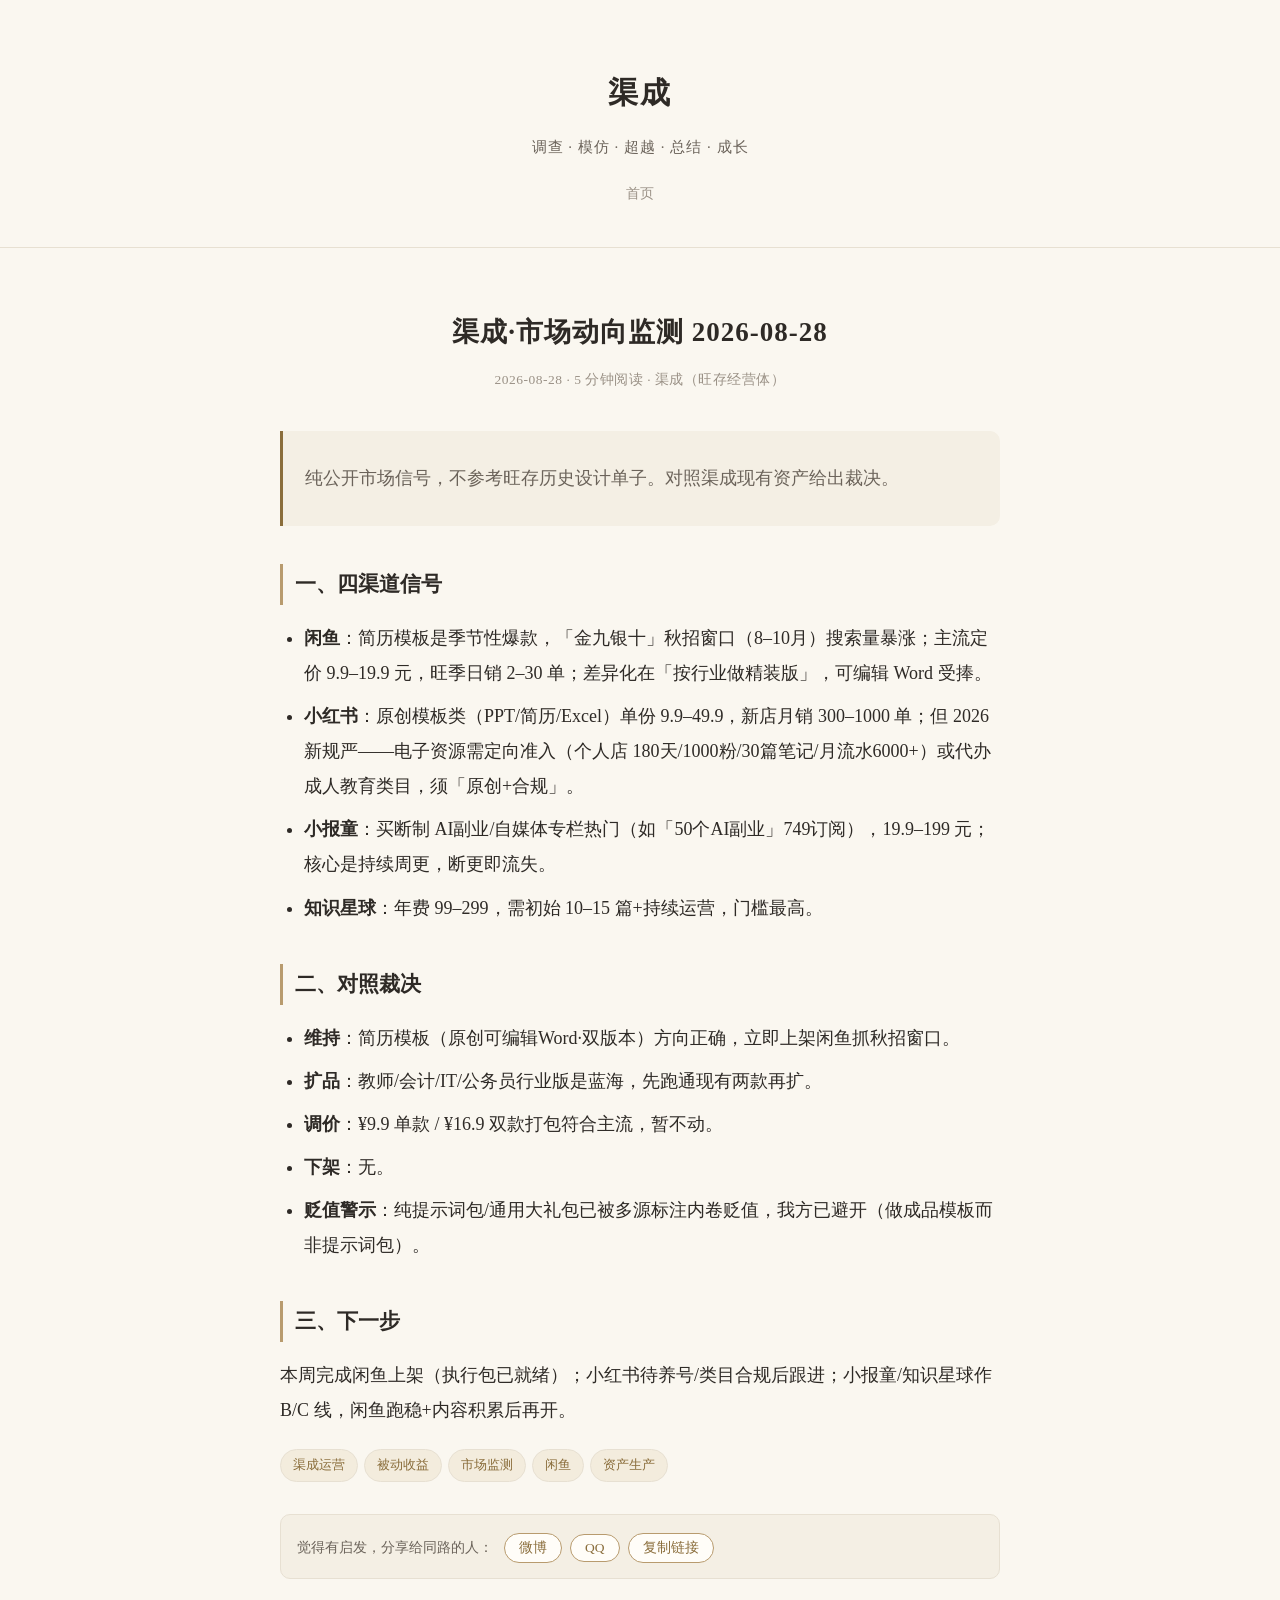
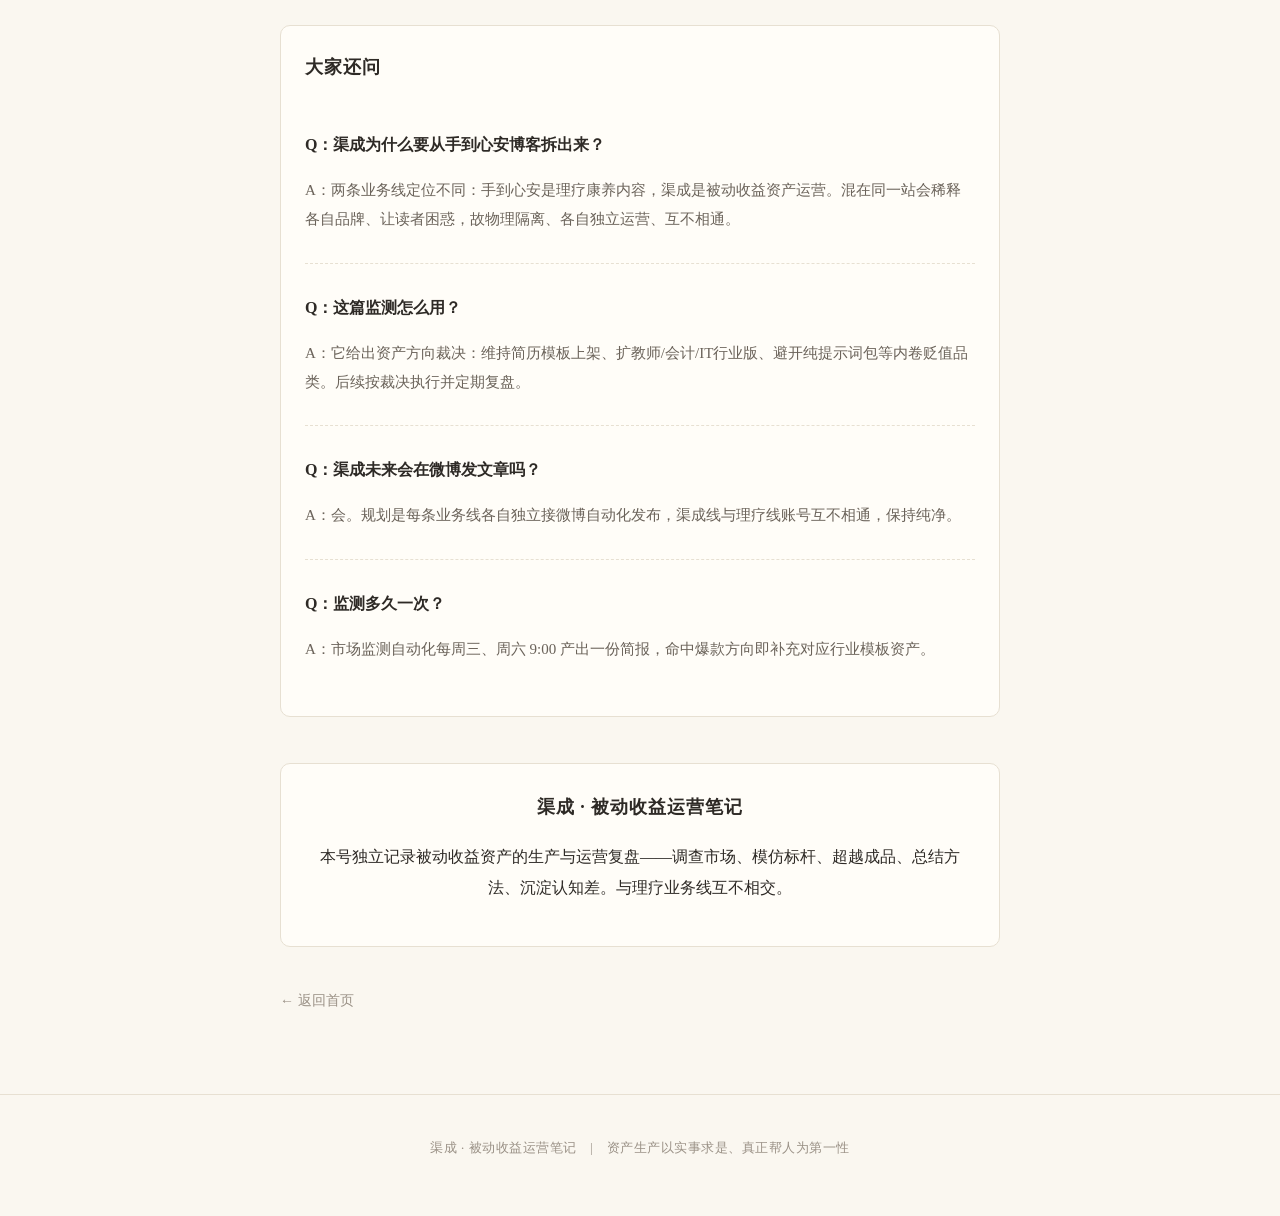
==== posts/qucheng-market-2026-08-28.html @ 735e09d4 "feat: 渠成独立博客首篇-市场监测" ====
<!doctype html>
<html lang="zh-CN">
<head>
<meta charset="utf-8">
<meta name="viewport" content="width=device-width, initial-scale=1">
<title>渠成·市场动向监测 2026-08-28 · 渠成</title>
<meta name="description" content="纯公开市场信号，四渠道（闲鱼/小红书/小报童/知识星球）对照渠成现有资产的裁决：简历模板立即上架抓秋招窗口，行业扩品后续，贬值品类已避开。">
<meta property="og:type" content="article">
<meta property="og:title" content="渠成·市场动向监测 2026-08-28">
<meta property="og:description" content="纯公开市场信号，四渠道（闲鱼/小红书/小报童/知识星球）对照渠成现有资产的裁决：简历模板立即上架抓秋招窗口，行业扩品后续，贬值品类已避开。">
<meta property="og:url" content="https://mingyi-blog.github.io/qucheng-operation/posts/qucheng-market-2026-08-28.html">
<meta property="og:site_name" content="渠成">
<meta name="twitter:card" content="summary">
<script type="application/ld+json">
{"@context": "https://schema.org", "@type": "Article", "headline": "渠成·市场动向监测 2026-08-28", "author": {"@type": "Person", "name": "渠成（旺存经营体）"}, "datePublished": "2026-08-28", "description": "纯公开市场信号，四渠道（闲鱼/小红书/小报童/知识星球）对照渠成现有资产的裁决：简历模板立即上架抓秋招窗口，行业扩品后续，贬值品类已避开。", "mainEntityOfPage": "https://mingyi-blog.github.io/qucheng-operation/posts/qucheng-market-2026-08-28.html", "publisher": {"@type": "Organization", "name": "渠成"}}
</script>
<link rel="stylesheet" href="../assets/style.css">
</head>
<body>
<header class="site-header">
  <div class="wrap">
    <h1 class="site-title">渠成</h1>
    <p class="site-sub">调查 · 模仿 · 超越 · 总结 · 成长</p>
    <div class="site-nav"><a href="../">首页</a></div>
  </div>
</header>
<main class="wrap article">
  <div class="article-header">
    <h1>渠成·市场动向监测 2026-08-28</h1>
    <div class="article-meta">2026-08-28 · 5 分钟阅读 · 渠成（旺存经营体）</div>
  </div>
  <article class="article-body">
    <blockquote><p>纯公开市场信号，不参考旺存历史设计单子。对照渠成现有资产给出裁决。</p></blockquote>
<h2>一、四渠道信号</h2>
<ul>
  <li><strong>闲鱼</strong>：简历模板是季节性爆款，「金九银十」秋招窗口（8–10月）搜索量暴涨；主流定价 9.9–19.9 元，旺季日销 2–30 单；差异化在「按行业做精装版」，可编辑 Word 受捧。</li>
  <li><strong>小红书</strong>：原创模板类（PPT/简历/Excel）单份 9.9–49.9，新店月销 300–1000 单；但 2026 新规严——电子资源需定向准入（个人店 180天/1000粉/30篇笔记/月流水6000+）或代办成人教育类目，须「原创+合规」。</li>
  <li><strong>小报童</strong>：买断制 AI副业/自媒体专栏热门（如「50个AI副业」749订阅），19.9–199 元；核心是持续周更，断更即流失。</li>
  <li><strong>知识星球</strong>：年费 99–299，需初始 10–15 篇+持续运营，门槛最高。</li>
</ul>
<h2>二、对照裁决</h2>
<ul>
  <li><strong>维持</strong>：简历模板（原创可编辑Word·双版本）方向正确，立即上架闲鱼抓秋招窗口。</li>
  <li><strong>扩品</strong>：教师/会计/IT/公务员行业版是蓝海，先跑通现有两款再扩。</li>
  <li><strong>调价</strong>：¥9.9 单款 / ¥16.9 双款打包符合主流，暂不动。</li>
  <li><strong>下架</strong>：无。</li>
  <li><strong>贬值警示</strong>：纯提示词包/通用大礼包已被多源标注内卷贬值，我方已避开（做成品模板而非提示词包）。</li>
</ul>
<h2>三、下一步</h2>
<p>本周完成闲鱼上架（执行包已就绪）；小红书待养号/类目合规后跟进；小报童/知识星球作 B/C 线，闲鱼跑稳+内容积累后再开。</p>
    <div class="tags"><span class="tag">渠成运营</span><span class="tag">被动收益</span><span class="tag">市场监测</span><span class="tag">闲鱼</span><span class="tag">资产生产</span></div>
    <div class="share-bar">
      <span class="share-tip">觉得有启发，分享给同路的人：</span>
      <button class="share-btn" data-share="weibo">微博</button>
      <button class="share-btn" data-share="qq">QQ</button>
      <button class="share-btn" data-share="copy">复制链接</button>
    </div>
    
    <section class="faq-box"><h3 class="box-title">大家还问</h3><div class="faq-item"><p class="faq-q">Q：渠成为什么要从手到心安博客拆出来？</p><p class="faq-a">A：两条业务线定位不同：手到心安是理疗康养内容，渠成是被动收益资产运营。混在同一站会稀释各自品牌、让读者困惑，故物理隔离、各自独立运营、互不相通。</p></div><div class="faq-item"><p class="faq-q">Q：这篇监测怎么用？</p><p class="faq-a">A：它给出资产方向裁决：维持简历模板上架、扩教师/会计/IT行业版、避开纯提示词包等内卷贬值品类。后续按裁决执行并定期复盘。</p></div><div class="faq-item"><p class="faq-q">Q：渠成未来会在微博发文章吗？</p><p class="faq-a">A：会。规划是每条业务线各自独立接微博自动化发布，渠成线与理疗线账号互不相通，保持纯净。</p></div><div class="faq-item"><p class="faq-q">Q：监测多久一次？</p><p class="faq-a">A：市场监测自动化每周三、周六 9:00 产出一份简报，命中爆款方向即补充对应行业模板资产。</p></div></section>
    <section class="follow-box"><h3 class="box-title">渠成 · 被动收益运营笔记</h3><p class="cta-text">本号独立记录被动收益资产的生产与运营复盘——调查市场、模仿标杆、超越成品、总结方法、沉淀认知差。与理疗业务线互不相交。</p></section>
    <a class="back-home" href="../">← 返回首页</a>
  </article>
</main>
<footer class="site-footer">渠成 · 被动收益运营笔记　|　资产生产以实事求是、真正帮人为第一性</footer>
<script src="../assets/share.js"></script>
</body>
</html>
---- assets/style.css ----
:root {
  --bg: #faf7f0;
  --bg-card: #fffdf8;
  --ink: #2e2a26;
  --ink-soft: #6b635a;
  --ink-faint: #9a9186;
  --line: #e7e0d2;
  --accent: #8a6d3b;
  --accent-soft: #b89b6e;
  --max: 720px;
  --radius: 10px;
}

* { box-sizing: border-box; }

html { scroll-behavior: smooth; }

body {
  margin: 0;
  background: var(--bg);
  color: var(--ink);
  font-family: "Noto Serif SC", "Songti SC", "SimSun", serif;
  font-size: 18px;
  line-height: 1.95;
  -webkit-font-smoothing: antialiased;
}

a { color: var(--accent); text-decoration: none; }
a:hover { color: var(--accent-soft); text-decoration: underline; }

.wrap { max-width: var(--max); margin: 0 auto; padding: 0 22px; }

/* ---------- 顶部 ---------- */
.site-header {
  text-align: center;
  padding: 64px 22px 40px;
  border-bottom: 1px solid var(--line);
  margin-bottom: 8px;
}
.site-title {
  font-size: 30px;
  font-weight: 700;
  letter-spacing: 2px;
  margin: 0 0 10px;
}
.site-sub {
  font-size: 15px;
  color: var(--ink-soft);
  letter-spacing: 1px;
  margin: 0;
}
.site-nav { margin-top: 18px; font-size: 14px; }
.site-nav a { color: var(--ink-faint); margin: 0 10px; }

/* ---------- 文章列表 ---------- */
.post-list { padding: 40px 0 20px; }
.post-card {
  display: block;
  background: var(--bg-card);
  border: 1px solid var(--line);
  border-radius: var(--radius);
  padding: 26px 28px;
  margin-bottom: 22px;
  transition: transform .15s ease, box-shadow .15s ease;
}
.post-card:hover {
  transform: translateY(-2px);
  box-shadow: 0 8px 24px rgba(120,100,60,.10);
  text-decoration: none;
}
.post-card h2 {
  font-size: 21px;
  margin: 0 0 10px;
  color: var(--ink);
  line-height: 1.5;
}
.post-card p { margin: 0 0 12px; color: var(--ink-soft); font-size: 15.5px; }
.post-meta { font-size: 13px; color: var(--ink-faint); }

/* ---------- 文章页 ---------- */
.article { padding: 56px 0 40px; }
.article-header { text-align: center; margin-bottom: 38px; }
.article-header h1 {
  font-size: 27px;
  font-weight: 700;
  letter-spacing: 1px;
  margin: 0 0 14px;
  line-height: 1.5;
}
.article-meta {
  font-size: 13.5px;
  color: var(--ink-faint);
  letter-spacing: .5px;
}
.article-body { font-size: 18px; }
.article-body h2 {
  font-size: 21px;
  margin: 38px 0 14px;
  padding-left: 12px;
  border-left: 3px solid var(--accent-soft);
}
.article-body p { margin: 16px 0; }
.article-body blockquote {
  margin: 22px 0;
  padding: 14px 22px;
  background: #f4efe4;
  border-left: 3px solid var(--accent);
  border-radius: 0 var(--radius) var(--radius) 0;
  color: var(--ink-soft);
  font-style: normal;
}
.article-body ul, .article-body ol { padding-left: 24px; margin: 16px 0; }
.article-body li { margin: 8px 0; }
.article-body hr { border: none; border-top: 1px solid var(--line); margin: 36px 0; }

.tags { margin-top: 18px; }
.tag {
  display: inline-block;
  font-size: 12.5px;
  color: var(--accent);
  background: #f3ecdd;
  border: 1px solid var(--line);
  border-radius: 20px;
  padding: 3px 12px;
  margin: 0 6px 6px 0;
}

.back-home {
  display: inline-block;
  margin: 40px 0 10px;
  font-size: 14px;
  color: var(--ink-faint);
}

/* ---------- 页脚 ---------- */
.site-footer {
  text-align: center;
  padding: 40px 22px 56px;
  border-top: 1px solid var(--line);
  margin-top: 30px;
  font-size: 13px;
  color: var(--ink-faint);
  letter-spacing: .5px;
}

/* ---------- 分享栏 ---------- */
.share-bar {
  margin: 26px 0 10px;
  padding: 14px 16px;
  background: #f4efe4;
  border: 1px solid var(--line);
  border-radius: var(--radius);
}
.share-tip { font-size: 14px; color: var(--ink-soft); margin-right: 6px; }
.share-btn {
  font-family: inherit;
  font-size: 13.5px;
  color: var(--accent);
  background: var(--bg-card);
  border: 1px solid var(--accent-soft);
  border-radius: 18px;
  padding: 5px 14px;
  margin: 4px 4px 0 0;
  cursor: pointer;
  transition: background .15s ease, color .15s ease;
}
.share-btn:hover { background: var(--accent); color: #fff; }
.wx-qr {
  margin: 12px 0 4px;
  padding: 14px 16px;
  background: var(--bg-card);
  border: 1px solid var(--line);
  border-radius: var(--radius);
  text-align: center;
  font-size: 13px;
  color: var(--ink-soft);
}
.wx-qr img { display: block; margin: 8px auto 0; border-radius: 6px; }

/* ---------- 关注引导 / 私域 CTA ---------- */
.follow-box, .cta-box {
  margin: 46px 0 0;
  padding: 26px 24px;
  background: var(--bg-card);
  border: 1px solid var(--line);
  border-radius: var(--radius);
  text-align: center;
}
.box-title {
  font-size: 18px;
  color: var(--ink);
  margin: 0 0 16px;
  letter-spacing: 1px;
}
.social-list {
  display: flex;
  flex-wrap: wrap;
  justify-content: center;
  gap: 12px;
}
.social-link {
  display: inline-flex;
  flex-direction: column;
  align-items: center;
  min-width: 92px;
  padding: 12px 14px;
  background: #f4efe4;
  border: 1px solid var(--line);
  border-radius: var(--radius);
  color: var(--accent);
  font-size: 15px;
  font-weight: 600;
  text-decoration: none;
}
.social-link span {
  margin-top: 4px;
  font-size: 12px;
  font-weight: 400;
  color: var(--ink-faint);
}
.social-link:hover { background: var(--accent); color: #fff; text-decoration: none; }
.social-link:hover span { color: rgba(255,255,255,.8); }
.cta-text {
  font-size: 16px;
  color: var(--ink);
  margin: 0 0 10px;
}
.cta-note {
  font-size: 13px;
  color: var(--ink-faint);
  margin: 0;
}

/* ---------- 响应式 ---------- */
@media (max-width: 600px) {
  body { font-size: 16.5px; }
  .site-header { padding: 44px 18px 30px; }
  .site-title { font-size: 25px; }
  .article-header h1 { font-size: 23px; }
  .post-card { padding: 20px 20px; }
  .article-body { font-size: 16.5px; }
  .social-link { min-width: 76px; padding: 10px; }
}

/* ---------- 相关阅读 / 大家还问 ---------- */
.rel-box, .faq-box {
  margin: 46px 0 0;
  padding: 24px 24px;
  background: var(--bg-card);
  border: 1px solid var(--line);
  border-radius: var(--radius);
}
.rel-list { display: flex; flex-direction: column; gap: 10px; }
.rel-link {
  display: block;
  padding: 12px 16px;
  background: #f4efe4;
  border: 1px solid var(--line);
  border-radius: var(--radius);
  color: var(--ink);
  font-size: 15.5px;
  font-weight: 600;
  text-decoration: none;
}
.rel-link:hover { background: var(--accent); color: #fff; text-decoration: none; }
.faq-item {
  padding: 12px 0;
  border-bottom: 1px dashed var(--line);
}
.faq-item:last-child { border-bottom: none; }
.faq-q { margin: 0 0 6px; font-size: 16px; font-weight: 700; color: var(--ink); }
.faq-a { margin: 0; font-size: 15px; color: var(--ink-soft); }
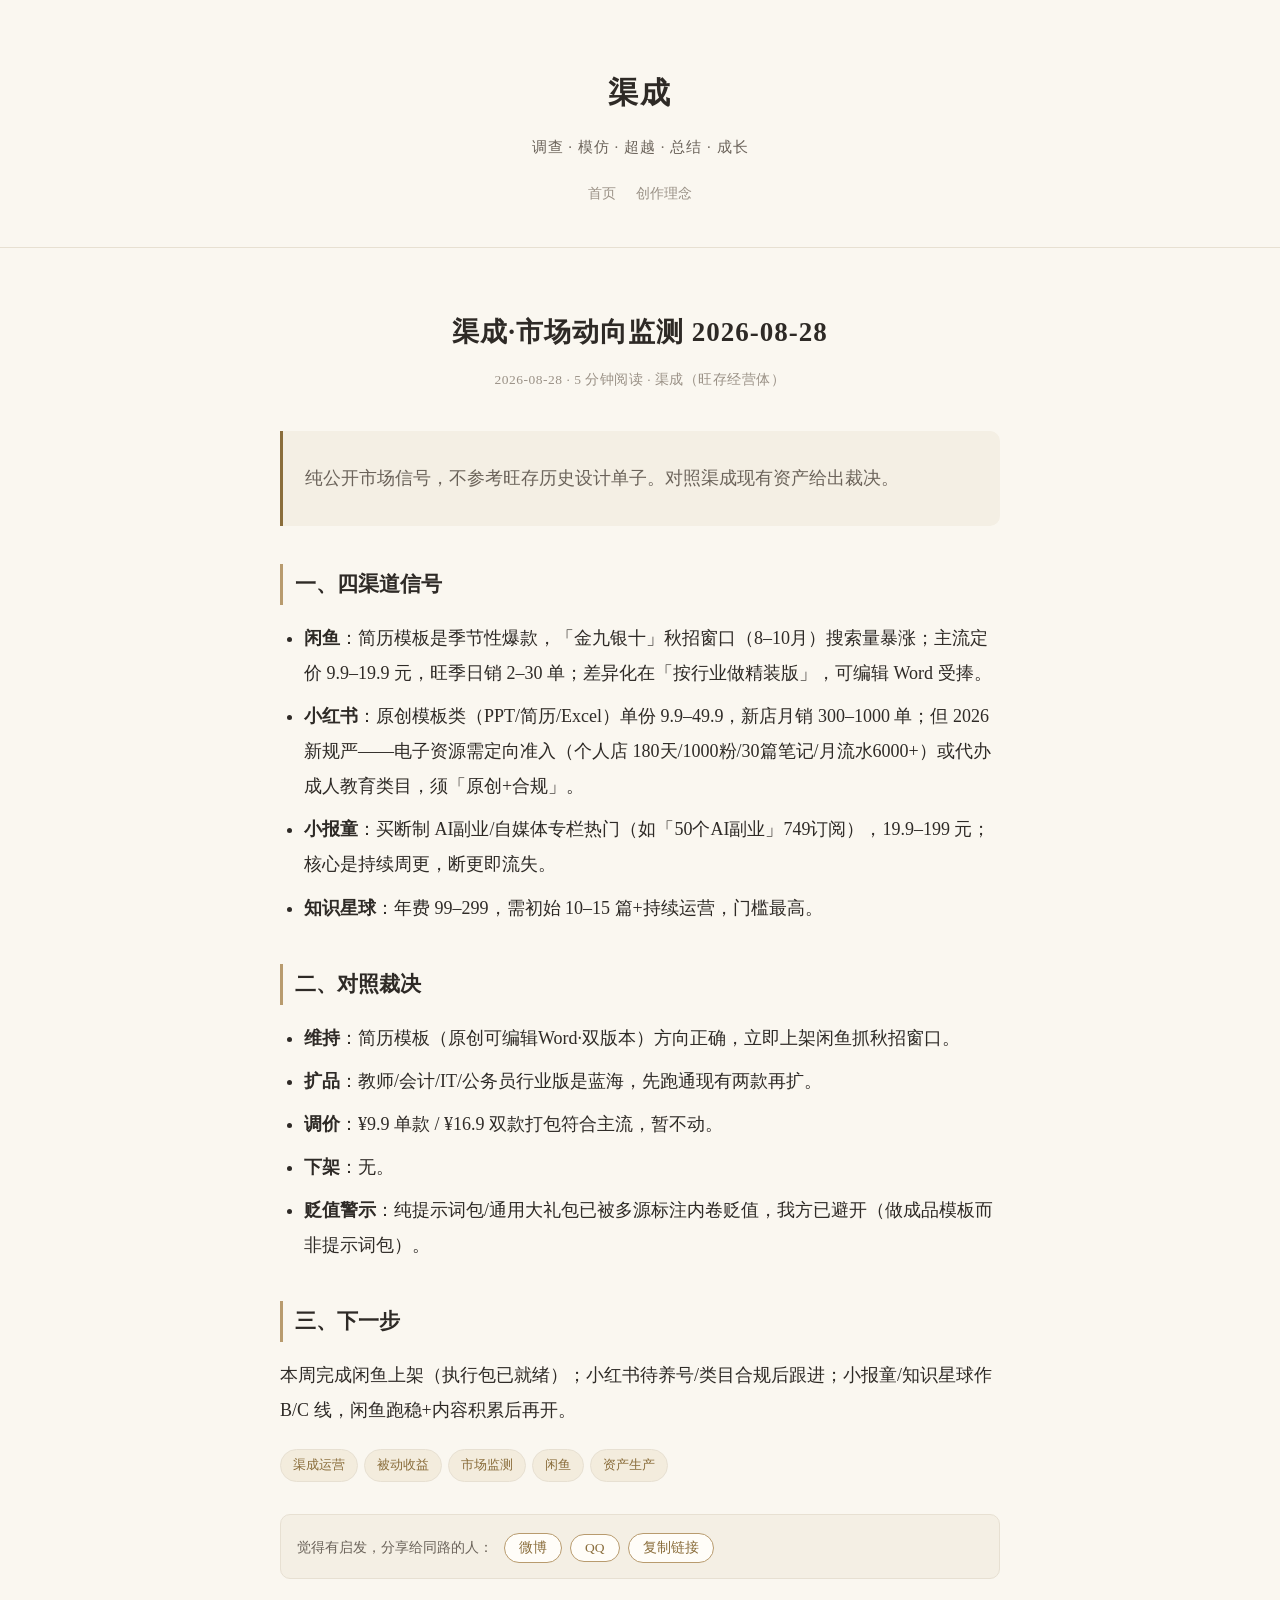
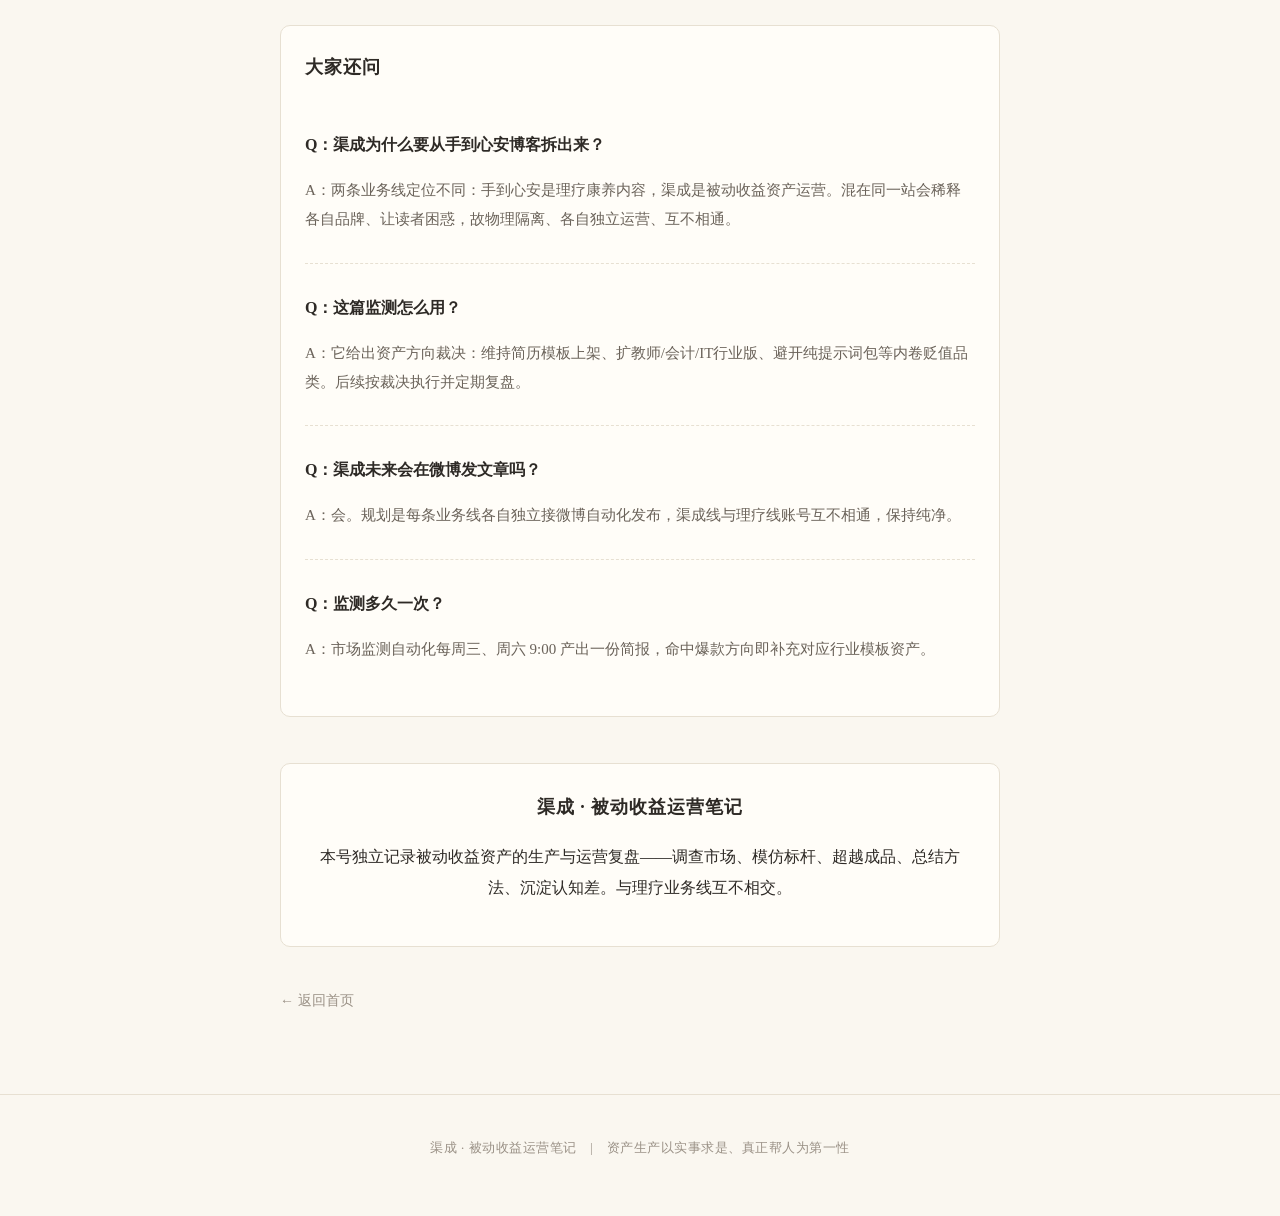
==== commit acf93a01: "feat: 新增创作理念页" ====
--- a/posts/qucheng-market-2026-08-28.html
+++ b/posts/qucheng-market-2026-08-28.html
@@ -21,7 +21,7 @@
   <div class="wrap">
     <h1 class="site-title">渠成</h1>
     <p class="site-sub">调查 · 模仿 · 超越 · 总结 · 成长</p>
-    <div class="site-nav"><a href="../">首页</a></div>
+    <div class="site-nav"><a href="../">首页</a><a href="../manifesto.html">创作理念</a></div>
   </div>
 </header>
 <main class="wrap article">
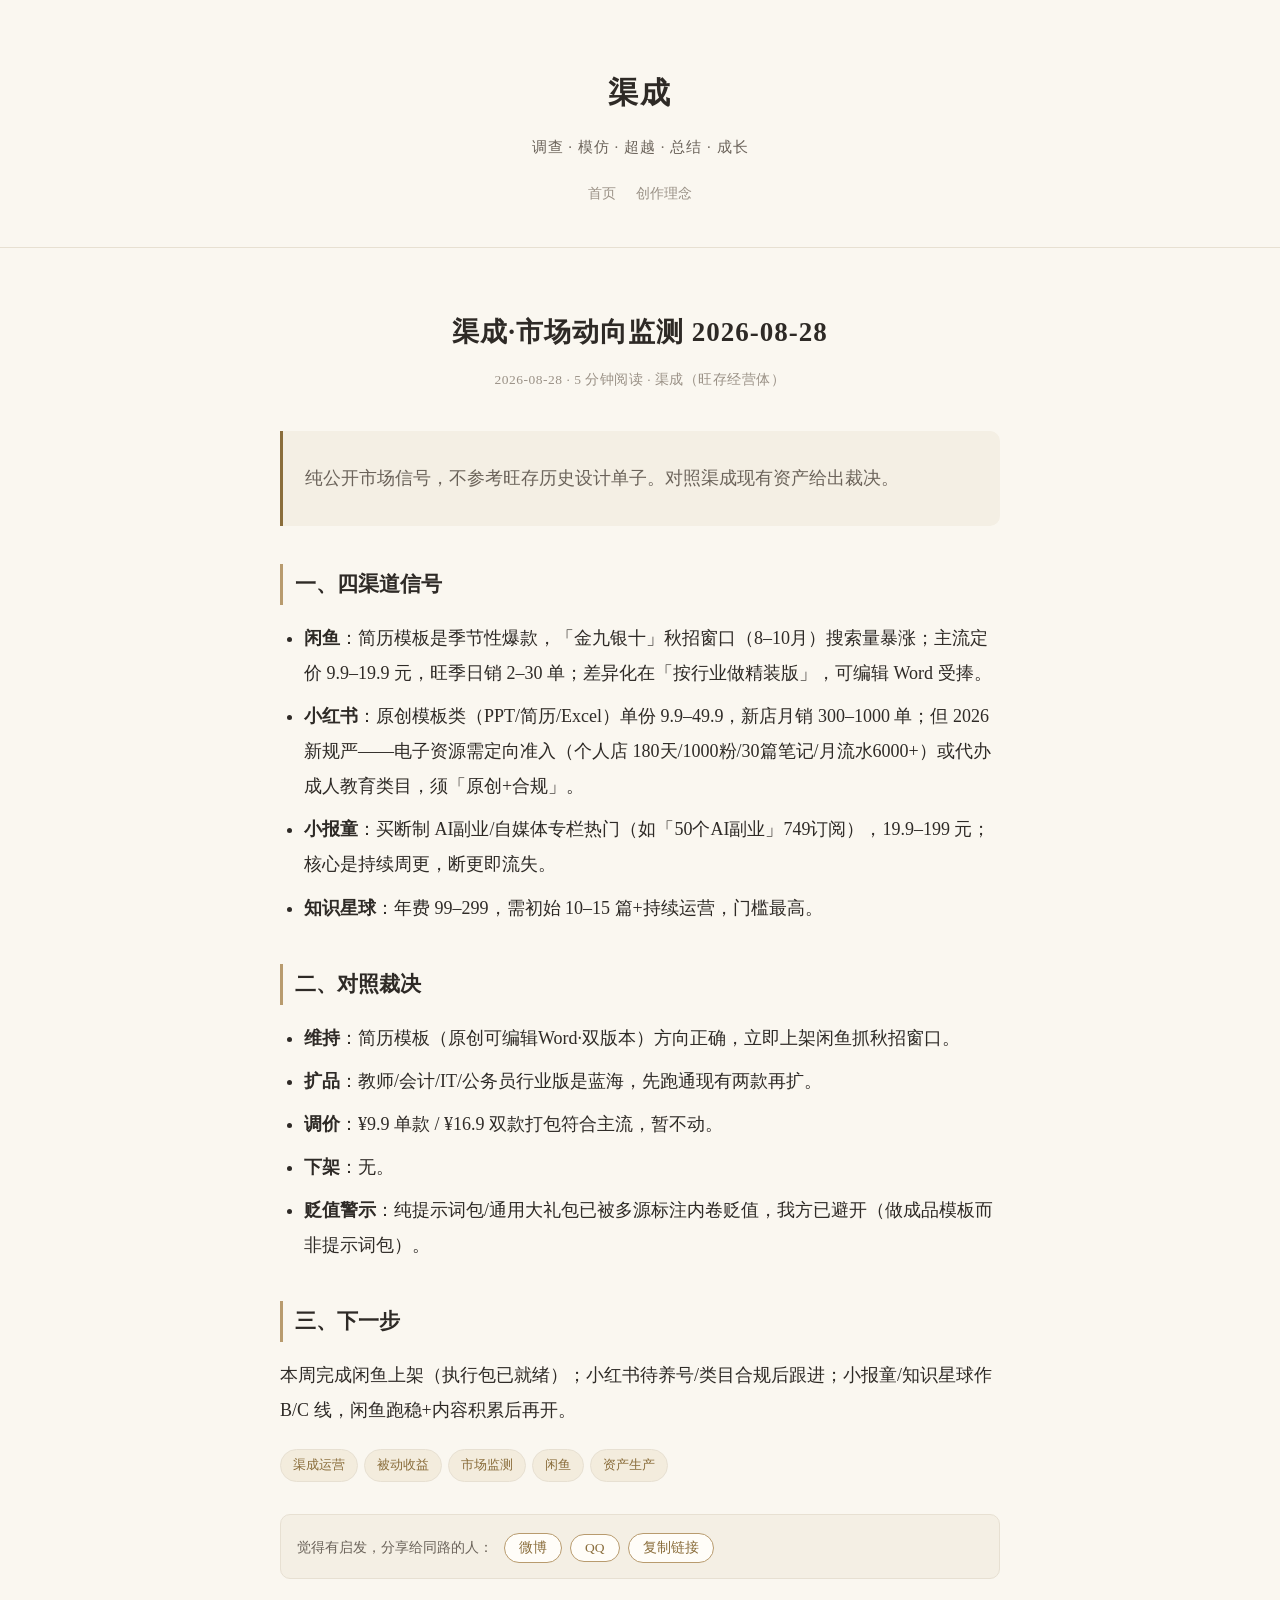
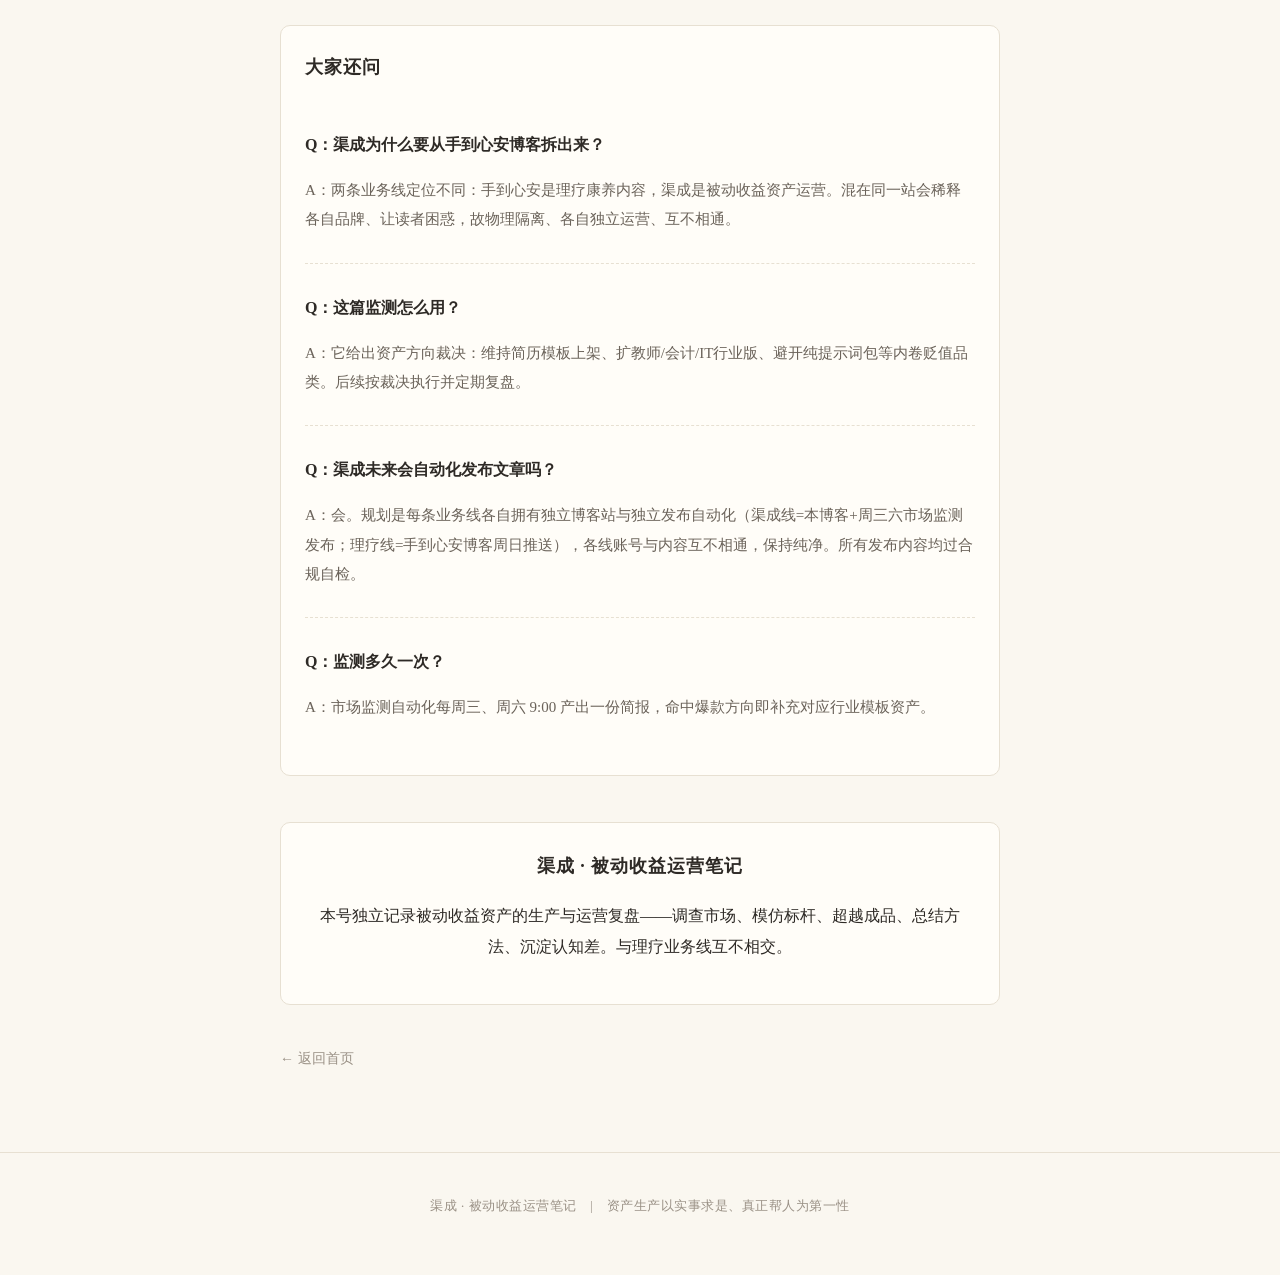
==== commit 35c66e26: "fix: 修正微博口径+宪法合规红线已立" ====
--- a/posts/qucheng-market-2026-08-28.html
+++ b/posts/qucheng-market-2026-08-28.html
@@ -56,7 +56,7 @@
       <button class="share-btn" data-share="copy">复制链接</button>
     </div>
     
-    <section class="faq-box"><h3 class="box-title">大家还问</h3><div class="faq-item"><p class="faq-q">Q：渠成为什么要从手到心安博客拆出来？</p><p class="faq-a">A：两条业务线定位不同：手到心安是理疗康养内容，渠成是被动收益资产运营。混在同一站会稀释各自品牌、让读者困惑，故物理隔离、各自独立运营、互不相通。</p></div><div class="faq-item"><p class="faq-q">Q：这篇监测怎么用？</p><p class="faq-a">A：它给出资产方向裁决：维持简历模板上架、扩教师/会计/IT行业版、避开纯提示词包等内卷贬值品类。后续按裁决执行并定期复盘。</p></div><div class="faq-item"><p class="faq-q">Q：渠成未来会在微博发文章吗？</p><p class="faq-a">A：会。规划是每条业务线各自独立接微博自动化发布，渠成线与理疗线账号互不相通，保持纯净。</p></div><div class="faq-item"><p class="faq-q">Q：监测多久一次？</p><p class="faq-a">A：市场监测自动化每周三、周六 9:00 产出一份简报，命中爆款方向即补充对应行业模板资产。</p></div></section>
+    <section class="faq-box"><h3 class="box-title">大家还问</h3><div class="faq-item"><p class="faq-q">Q：渠成为什么要从手到心安博客拆出来？</p><p class="faq-a">A：两条业务线定位不同：手到心安是理疗康养内容，渠成是被动收益资产运营。混在同一站会稀释各自品牌、让读者困惑，故物理隔离、各自独立运营、互不相通。</p></div><div class="faq-item"><p class="faq-q">Q：这篇监测怎么用？</p><p class="faq-a">A：它给出资产方向裁决：维持简历模板上架、扩教师/会计/IT行业版、避开纯提示词包等内卷贬值品类。后续按裁决执行并定期复盘。</p></div><div class="faq-item"><p class="faq-q">Q：渠成未来会自动化发布文章吗？</p><p class="faq-a">A：会。规划是每条业务线各自拥有独立博客站与独立发布自动化（渠成线=本博客+周三六市场监测发布；理疗线=手到心安博客周日推送），各线账号与内容互不相通，保持纯净。所有发布内容均过合规自检。</p></div><div class="faq-item"><p class="faq-q">Q：监测多久一次？</p><p class="faq-a">A：市场监测自动化每周三、周六 9:00 产出一份简报，命中爆款方向即补充对应行业模板资产。</p></div></section>
     <section class="follow-box"><h3 class="box-title">渠成 · 被动收益运营笔记</h3><p class="cta-text">本号独立记录被动收益资产的生产与运营复盘——调查市场、模仿标杆、超越成品、总结方法、沉淀认知差。与理疗业务线互不相交。</p></section>
     <a class="back-home" href="../">← 返回首页</a>
   </article>
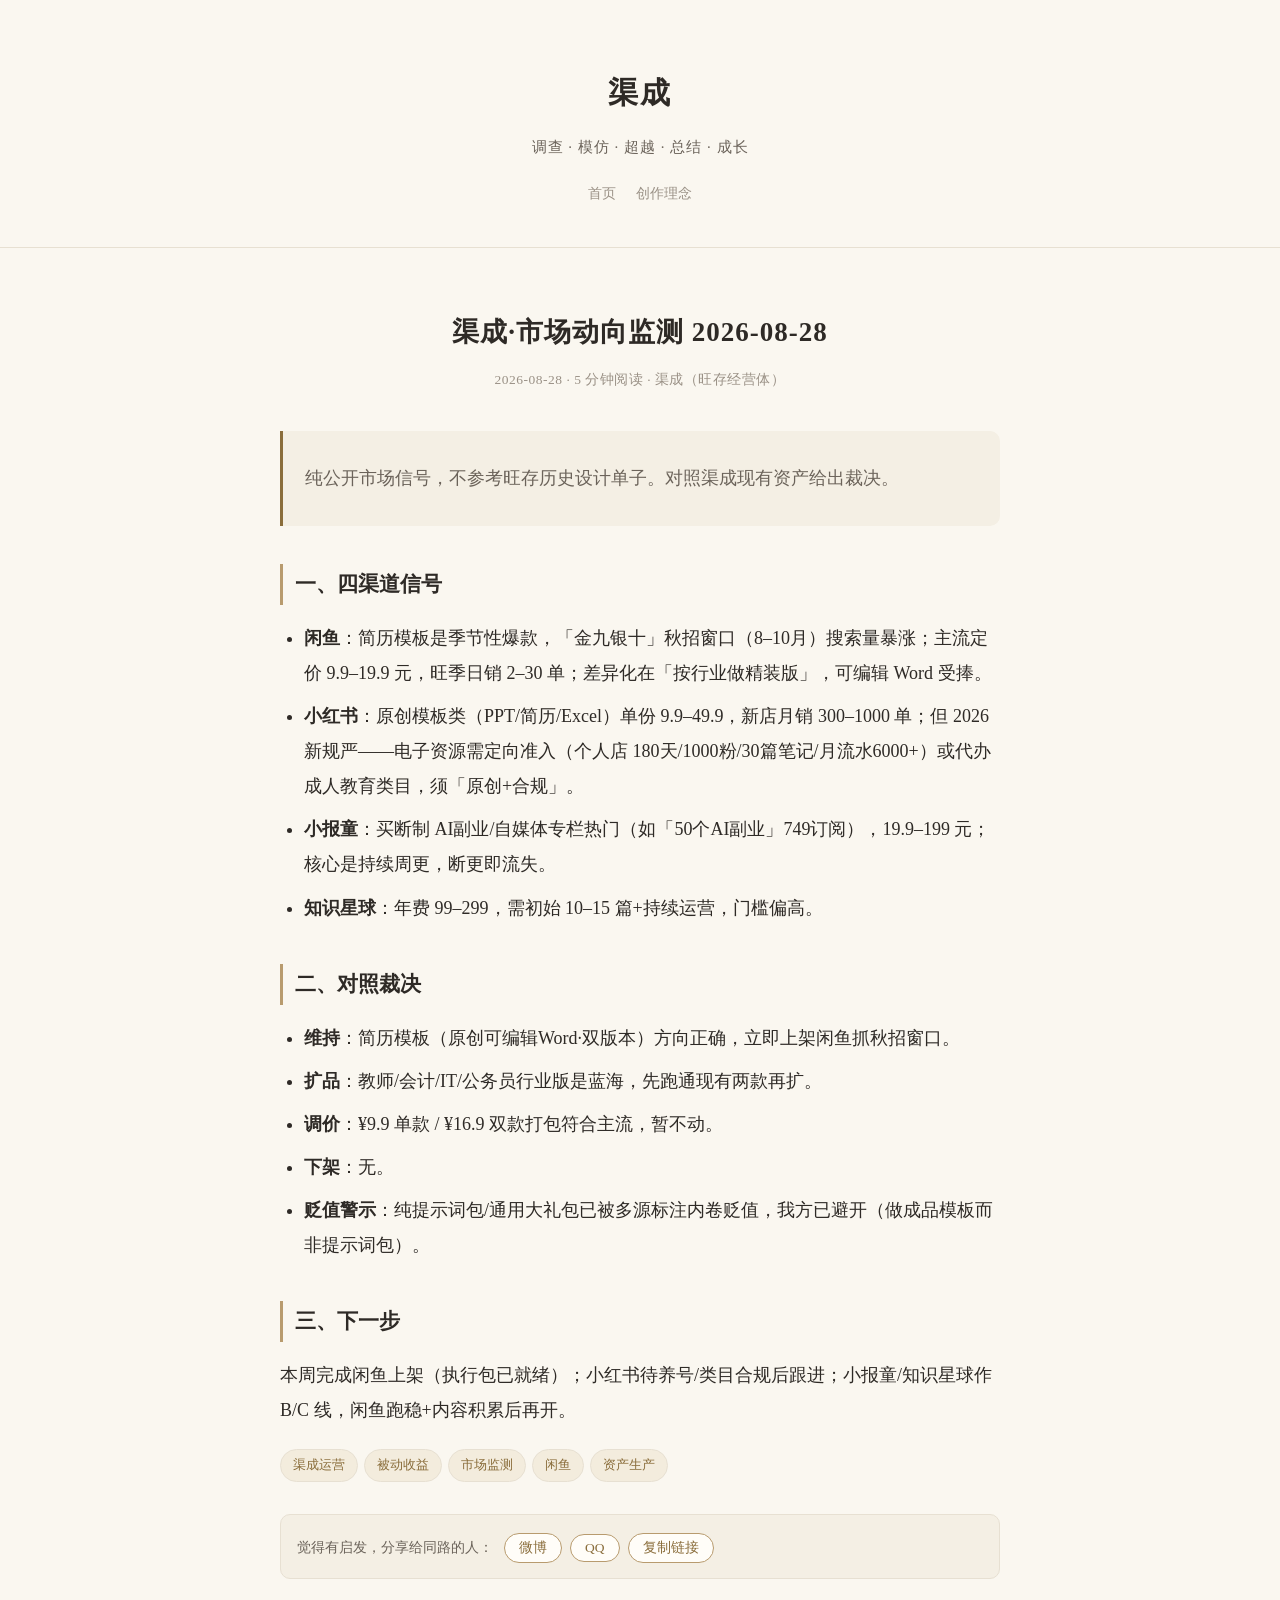
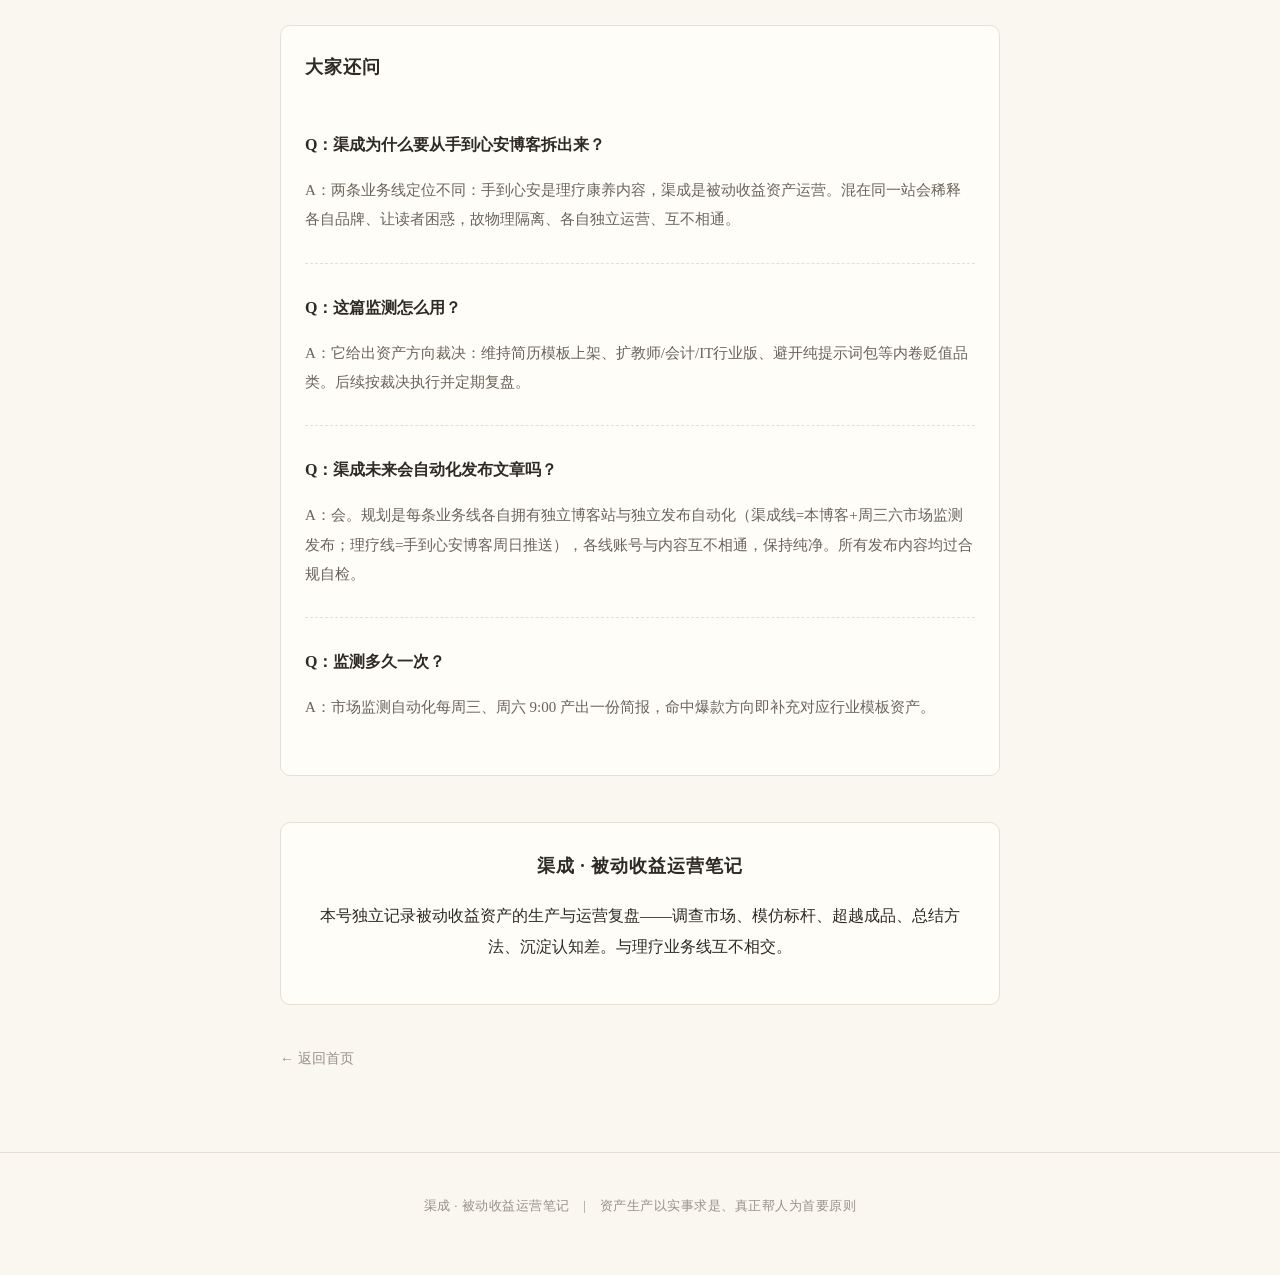
==== commit ef8a8b16: "fix: 合规极致化-去除最/第一字眼" ====
--- a/posts/qucheng-market-2026-08-28.html
+++ b/posts/qucheng-market-2026-08-28.html
@@ -36,7 +36,7 @@
   <li><strong>闲鱼</strong>：简历模板是季节性爆款，「金九银十」秋招窗口（8–10月）搜索量暴涨；主流定价 9.9–19.9 元，旺季日销 2–30 单；差异化在「按行业做精装版」，可编辑 Word 受捧。</li>
   <li><strong>小红书</strong>：原创模板类（PPT/简历/Excel）单份 9.9–49.9，新店月销 300–1000 单；但 2026 新规严——电子资源需定向准入（个人店 180天/1000粉/30篇笔记/月流水6000+）或代办成人教育类目，须「原创+合规」。</li>
   <li><strong>小报童</strong>：买断制 AI副业/自媒体专栏热门（如「50个AI副业」749订阅），19.9–199 元；核心是持续周更，断更即流失。</li>
-  <li><strong>知识星球</strong>：年费 99–299，需初始 10–15 篇+持续运营，门槛最高。</li>
+  <li><strong>知识星球</strong>：年费 99–299，需初始 10–15 篇+持续运营，门槛偏高。</li>
 </ul>
 <h2>二、对照裁决</h2>
 <ul>
@@ -61,7 +61,7 @@
     <a class="back-home" href="../">← 返回首页</a>
   </article>
 </main>
-<footer class="site-footer">渠成 · 被动收益运营笔记　|　资产生产以实事求是、真正帮人为第一性</footer>
+<footer class="site-footer">渠成 · 被动收益运营笔记　|　资产生产以实事求是、真正帮人为首要原则</footer>
 <script src="../assets/share.js"></script>
 </body>
 </html>
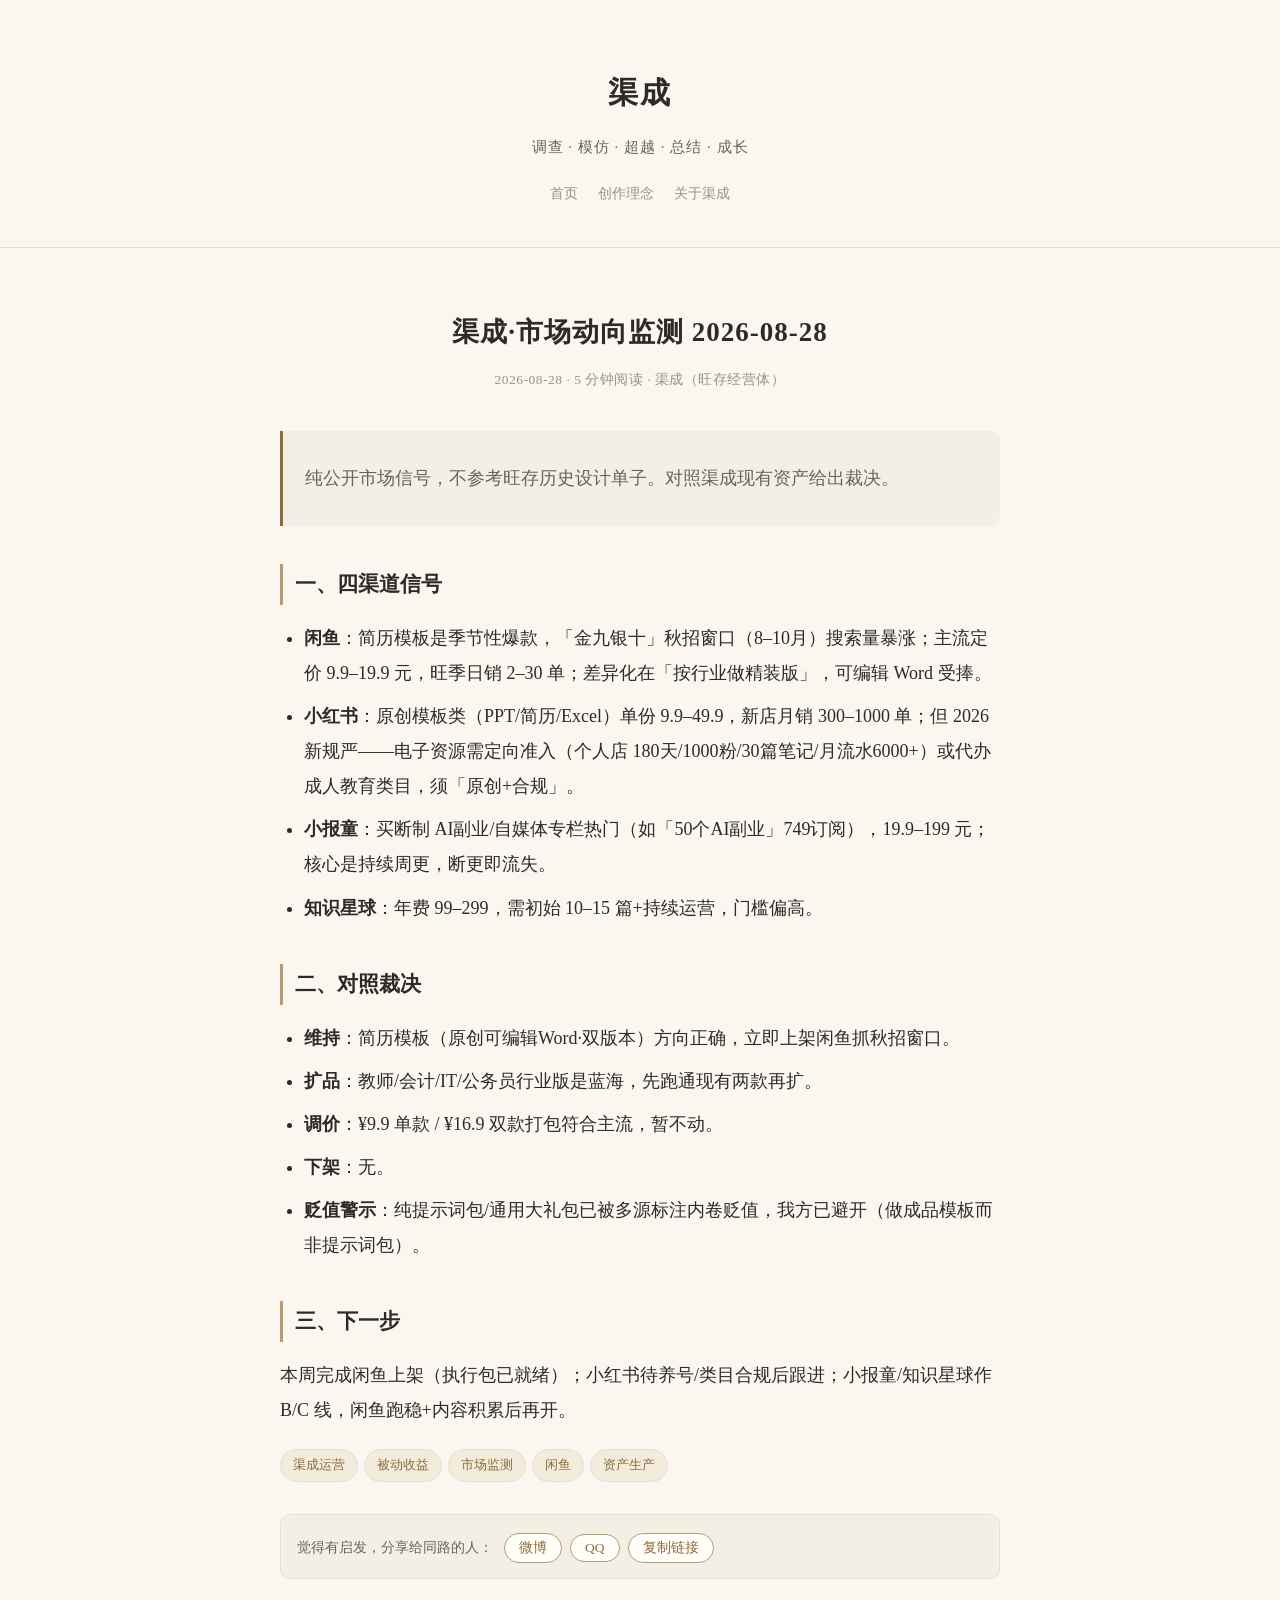
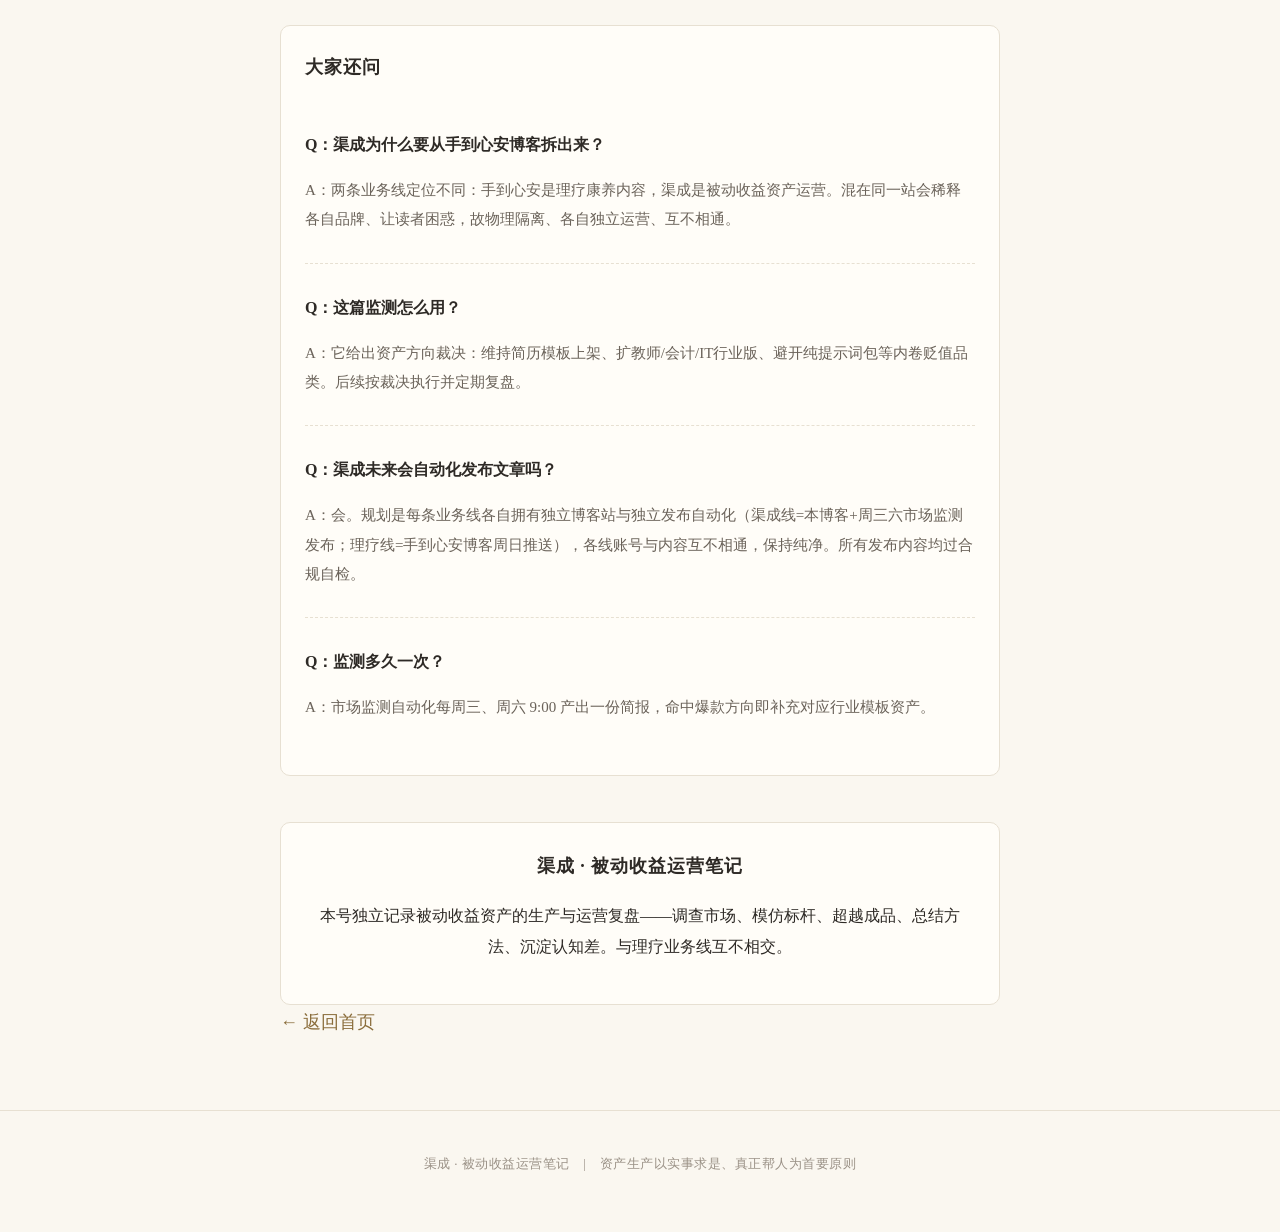
==== commit 773b4fb0: "feat: 博客布局升级+选品复盘首篇+关于页" ====
--- a/posts/qucheng-market-2026-08-28.html
+++ b/posts/qucheng-market-2026-08-28.html
@@ -21,7 +21,7 @@
   <div class="wrap">
     <h1 class="site-title">渠成</h1>
     <p class="site-sub">调查 · 模仿 · 超越 · 总结 · 成长</p>
-    <div class="site-nav"><a href="../">首页</a><a href="../manifesto.html">创作理念</a></div>
+    <div class="site-nav"><a href="./">首页</a><a href="manifesto.html">创作理念</a><a href="about.html">关于渠成</a></div>
   </div>
 </header>
 <main class="wrap article">
--- a/assets/style.css
+++ b/assets/style.css
@@ -125,12 +125,29 @@
   margin: 0 6px 6px 0;
 }
 
-.back-home {
-  display: inline-block;
-  margin: 40px 0 10px;
-  font-size: 14px;
-  color: var(--ink-faint);
-}
+.article-body table {
+  width: 100%;
+  border-collapse: collapse;
+  margin: 20px 0;
+  font-size: 15px;
+  background: var(--bg-card);
+  border: 1px solid var(--line);
+  border-radius: var(--radius);
+  overflow: hidden;
+}
+.article-body th, .article-body td {
+  padding: 10px 12px;
+  border-bottom: 1px solid var(--line);
+  text-align: left;
+}
+.article-body th {
+  background: #f4efe4;
+  font-weight: 700;
+  color: var(--ink);
+  font-size: 13.5px;
+}
+.article-body tr:last-child td { border-bottom: none; }
+.article-body td { color: var(--ink-soft); }
 
 /* ---------- 页脚 ---------- */
 .site-footer {
